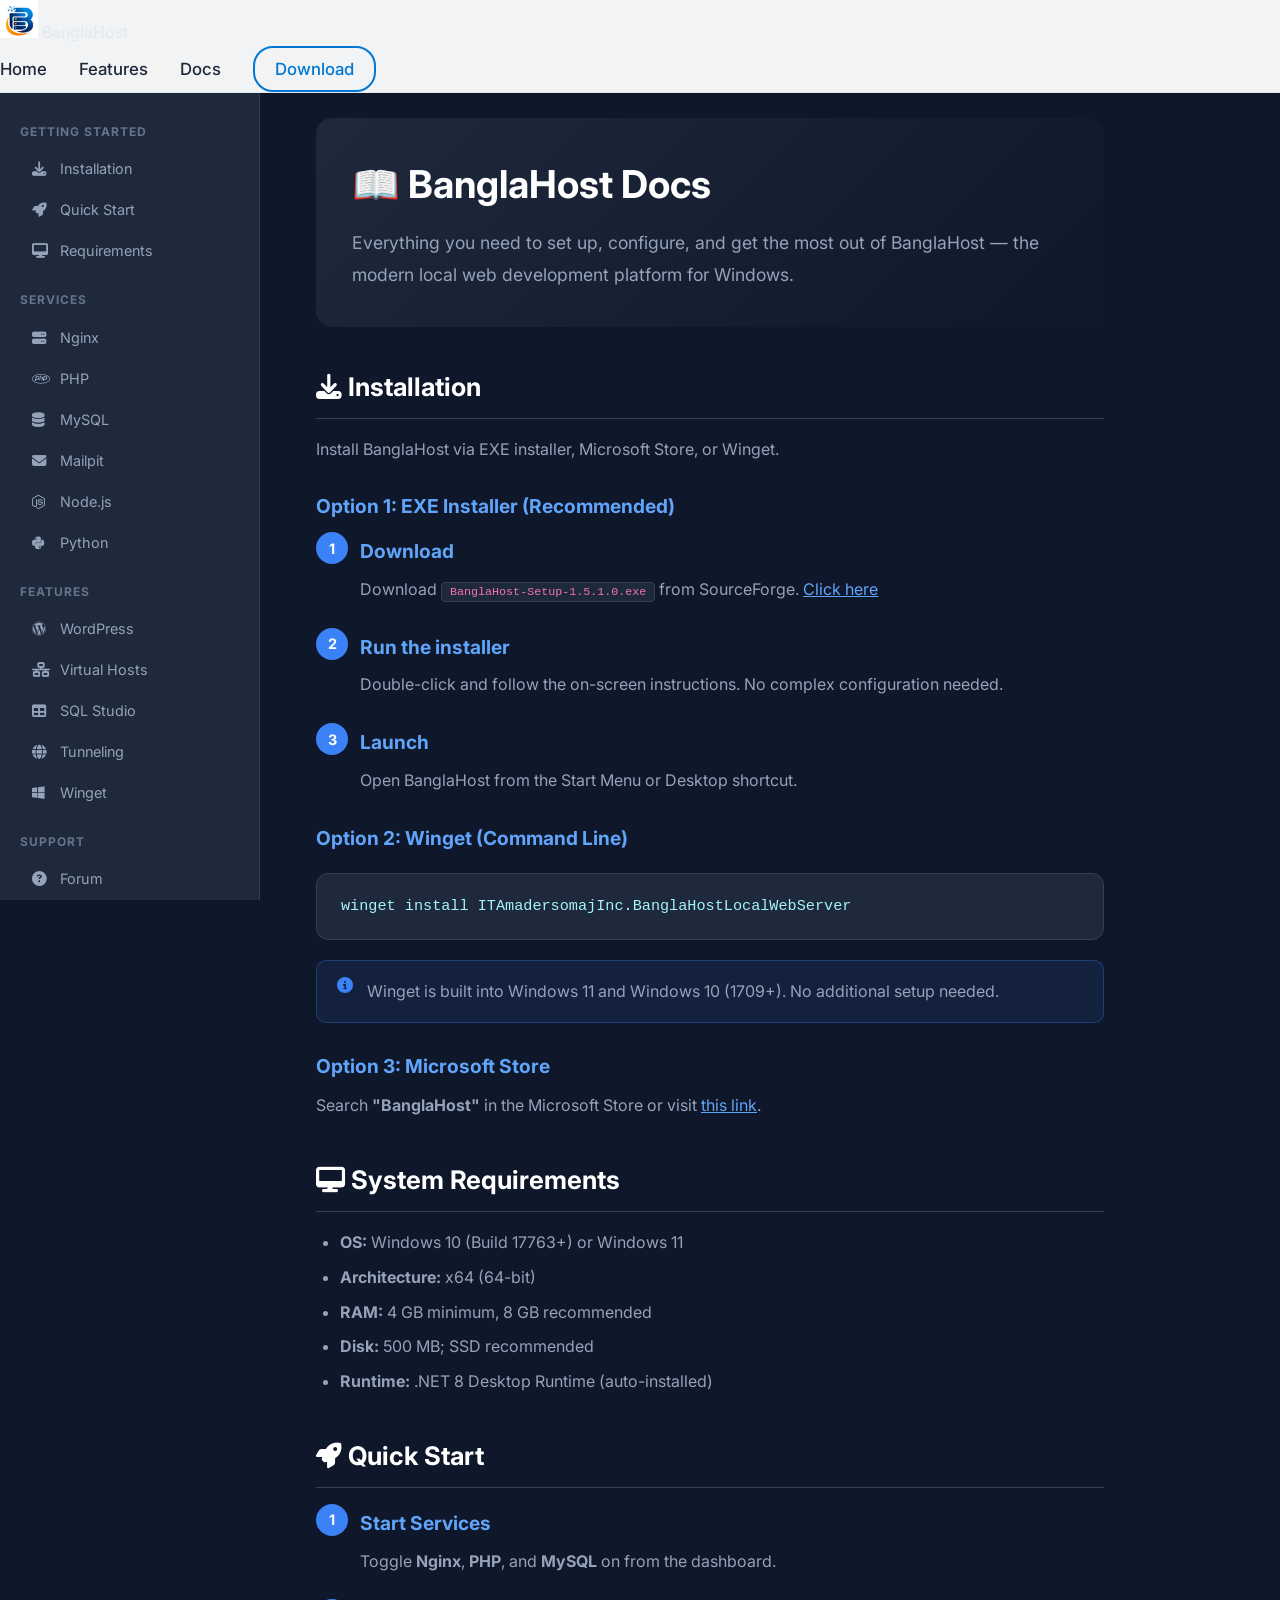
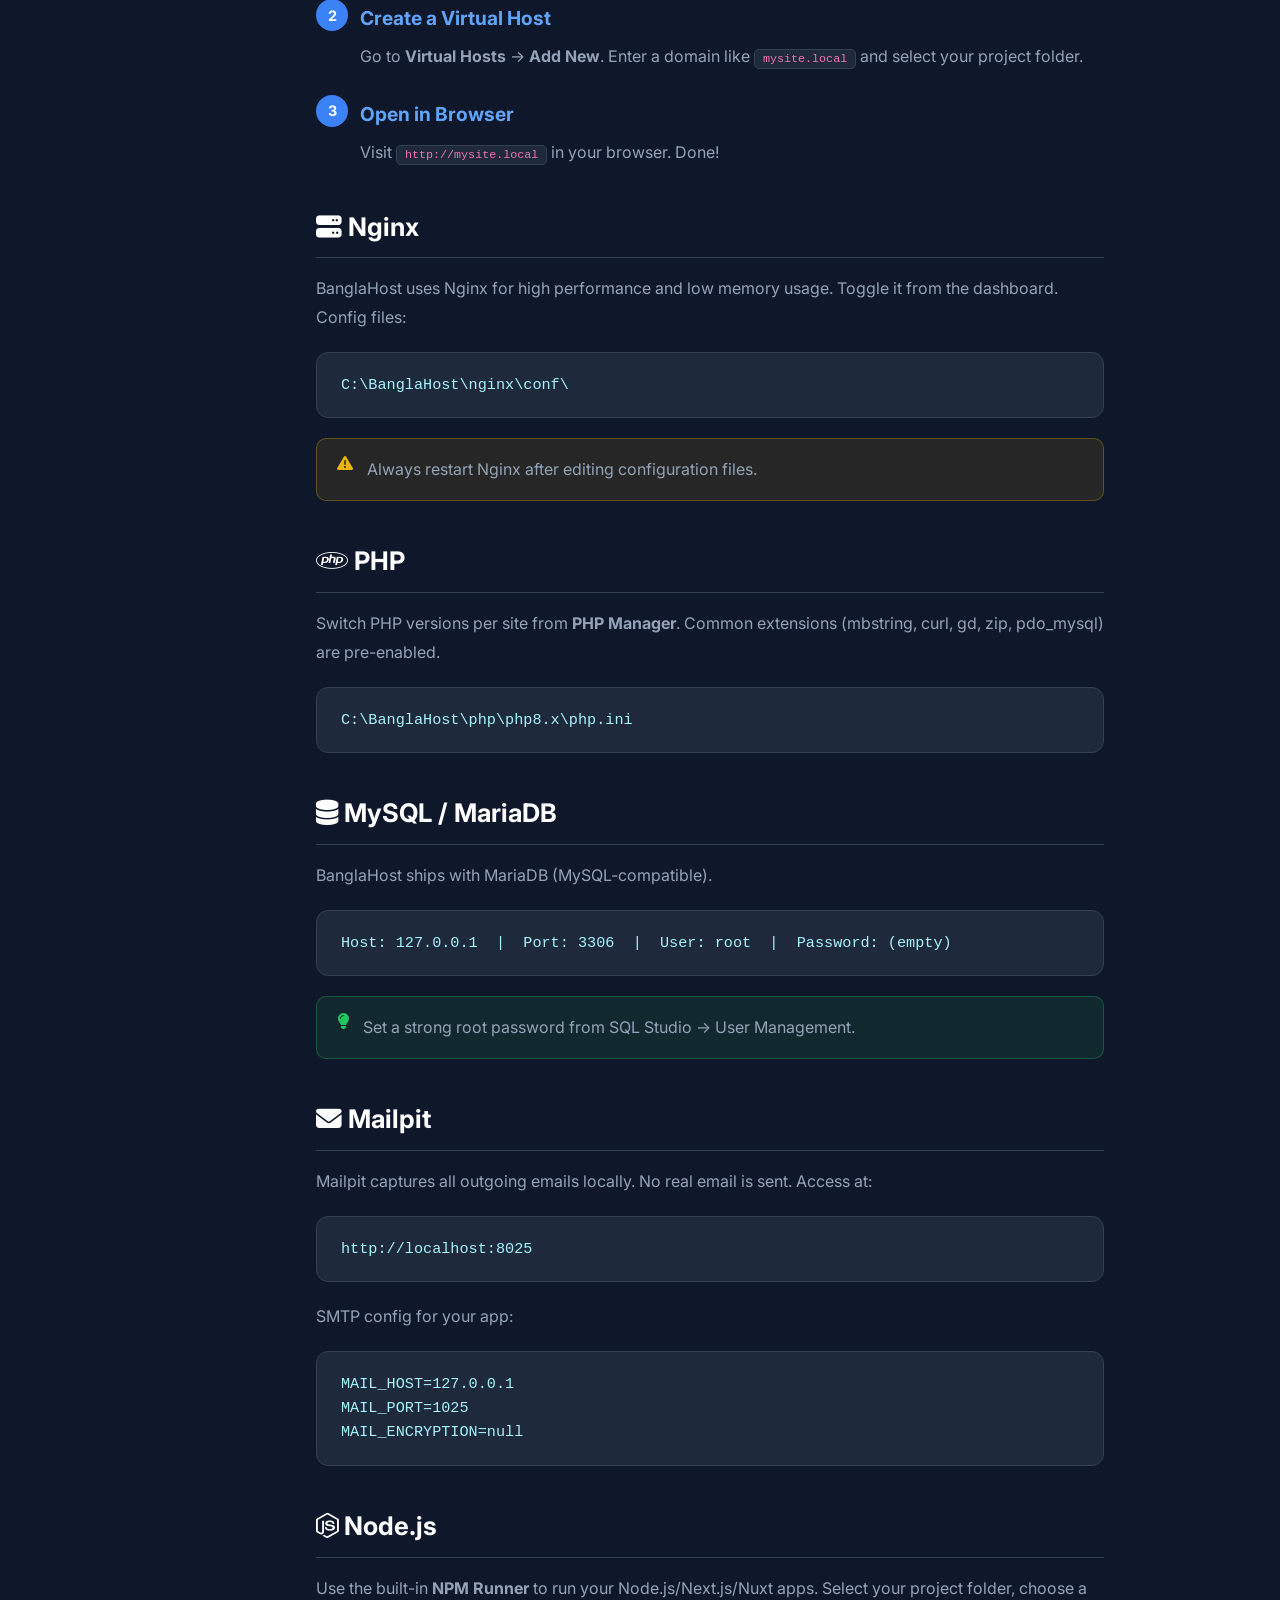
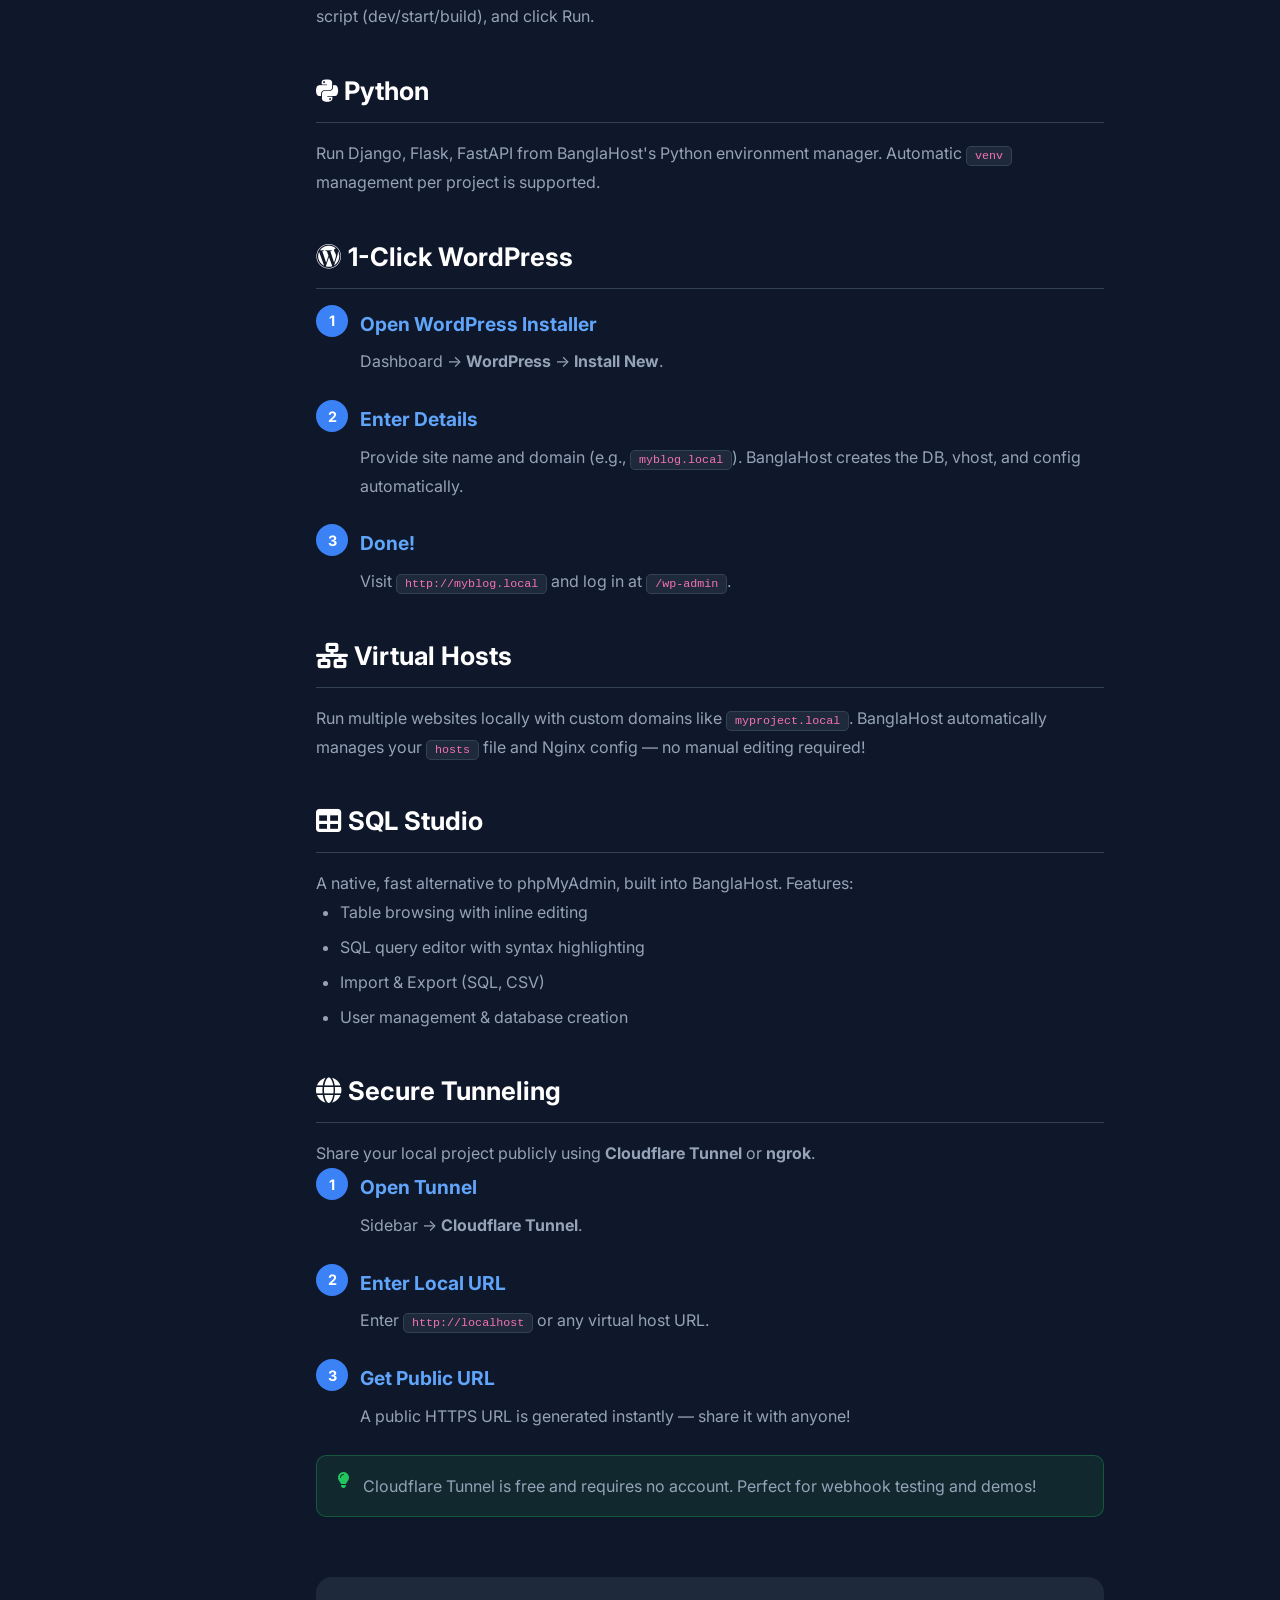
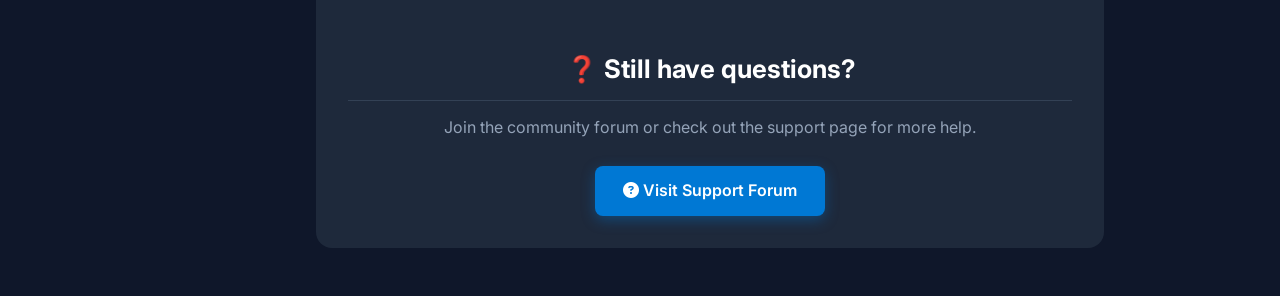
==== docs.html @ b9ad3c6e "Add Docs page, Community section, Google Analytics, footer quick links" ====
﻿<!DOCTYPE html>
<html lang="en">
<head>
    <meta charset="UTF-8">
    <meta name="viewport" content="width=device-width, initial-scale=1.0">
    <title>Documentation - BanglaHost</title>
    <meta name="description" content="Official documentation for BanglaHost - the modern local web development platform for Windows.">
    <link rel="stylesheet" href="style.css">
    <link rel="stylesheet" href="https://cdnjs.cloudflare.com/ajax/libs/font-awesome/6.4.0/css/all.min.css">
    <link href="https://fonts.googleapis.com/css2?family=Inter:wght@400;500;600;700;800&display=swap" rel="stylesheet">
    <style>
        body{font-family:'Inter',sans-serif;background:#0f172a;color:#e2e8f0;}
        .docs-layout{display:flex;min-height:100vh;padding-top:70px;}
        .docs-sidebar{width:260px;min-width:220px;background:#1e293b;padding:32px 20px;position:sticky;top:70px;height:calc(100vh - 70px);overflow-y:auto;border-right:1px solid #334155;}
        .docs-sidebar h3{font-size:0.75rem;text-transform:uppercase;letter-spacing:1px;color:#64748b;margin:20px 0 8px;}
        .docs-sidebar a{display:block;padding:8px 12px;color:#94a3b8;text-decoration:none;border-radius:8px;font-size:0.9rem;margin-bottom:2px;transition:all 0.2s;}
        .docs-sidebar a:hover,.docs-sidebar a.active{background:#3b82f6;color:white;}
        .docs-sidebar a i{width:18px;margin-right:6px;}
        .docs-content{flex:1;padding:48px 56px;max-width:900px;}
        .docs-content h1{font-size:2.4rem;margin-bottom:12px;color:white;}
        .docs-content h2{font-size:1.6rem;margin:40px 0 16px;color:white;border-bottom:1px solid #334155;padding-bottom:10px;}
        .docs-content h3{font-size:1.2rem;margin:28px 0 10px;color:#60a5fa;}
        .docs-content p,.docs-content li{line-height:1.8;color:#94a3b8;}
        .docs-content ul,.docs-content ol{padding-left:24px;margin-bottom:20px;}
        .docs-content li{margin-bottom:6px;}
        .docs-content code{background:#1e293b;border:1px solid #334155;padding:2px 8px;border-radius:5px;font-family:monospace;color:#f472b6;font-size:0.9em;}
        .docs-content pre{background:#1e293b;border:1px solid #334155;border-radius:12px;padding:20px 24px;overflow-x:auto;margin:20px 0;}
        .docs-content pre code{background:none;border:none;color:#a5f3fc;padding:0;font-size:0.95rem;}
        .alert-box{border-radius:10px;padding:16px 20px;margin:20px 0;display:flex;gap:14px;align-items:flex-start;}
        .alert-box.tip{background:rgba(34,197,94,0.1);border:1px solid rgba(34,197,94,0.3);}
        .alert-box.info{background:rgba(59,130,246,0.1);border:1px solid rgba(59,130,246,0.3);}
        .alert-box.warn{background:rgba(234,179,8,0.1);border:1px solid rgba(234,179,8,0.3);}
        .alert-box.tip i{color:#22c55e;}
        .alert-box.info i{color:#3b82f6;}
        .alert-box.warn i{color:#eab308;}
        .step-badge{display:inline-flex;align-items:center;justify-content:center;width:32px;height:32px;background:#3b82f6;color:white;border-radius:50%;font-weight:700;font-size:0.9rem;flex-shrink:0;}
        .step-item{display:flex;align-items:flex-start;gap:12px;margin-bottom:24px;}
        .step-item .step-body h3{margin:4px 0 8px;}
        .doc-hero{background:linear-gradient(135deg,#1e293b,#0f172a);border-radius:16px;padding:36px;margin-bottom:40px;}
        .doc-hero p{font-size:1.1rem;color:#94a3b8;margin:10px 0 0;}
        @media(max-width:768px){.docs-layout{flex-direction:column;}.docs-sidebar{width:100%;height:auto;position:relative;top:0;}.docs-content{padding:24px 20px;}}
    </style>
</head>
<body>
<nav class="navbar">
    <div class="nav-container">
        <div class="nav-brand">
            <img src="assets/images/banglaHost.png" alt="BanglaHost Logo" class="site-logo">
            <span class="brand-name">BanglaHost</span>
        </div>
        <ul class="nav-links">
            <li><a href="index.html">Home</a></li>
            <li><a href="index.html#features">Features</a></li>
            <li><a href="docs.html">Docs</a></li>
            <li><a href="index.html#download" class="btn-primary-outline">Download</a></li>
        </ul>
    </div>
</nav>
<div class="docs-layout">
<aside class="docs-sidebar">
    <h3>Getting Started</h3>
    <a href="#installation"><i class="fa-solid fa-download"></i> Installation</a>
    <a href="#quick-start"><i class="fa-solid fa-rocket"></i> Quick Start</a>
    <a href="#requirements"><i class="fa-solid fa-desktop"></i> Requirements</a>
    <h3>Services</h3>
    <a href="#nginx"><i class="fa-solid fa-server"></i> Nginx</a>
    <a href="#php"><i class="fa-brands fa-php"></i> PHP</a>
    <a href="#mysql"><i class="fa-solid fa-database"></i> MySQL</a>
    <a href="#mailpit"><i class="fa-solid fa-envelope"></i> Mailpit</a>
    <a href="#nodejs"><i class="fa-brands fa-node-js"></i> Node.js</a>
    <a href="#python"><i class="fa-brands fa-python"></i> Python</a>
    <h3>Features</h3>
    <a href="#wordpress"><i class="fa-brands fa-wordpress"></i> WordPress</a>
    <a href="#vhosts"><i class="fa-solid fa-network-wired"></i> Virtual Hosts</a>
    <a href="#sql-studio"><i class="fa-solid fa-table"></i> SQL Studio</a>
    <a href="#tunneling"><i class="fa-solid fa-globe"></i> Tunneling</a>
    <a href="#winget"><i class="fa-brands fa-windows"></i> Winget</a>
    <h3>Support</h3>
    <a href="https://sourceforge.net/projects/banglahost-local-web-server/support" target="_blank"><i class="fa-solid fa-circle-question"></i> Forum</a>
    <a href="index.html#community"><i class="fa-solid fa-users"></i> Community</a>
</aside>
<main class="docs-content">
    <div class="doc-hero">
        <h1>📖 BanglaHost Docs</h1>
        <p>Everything you need to set up, configure, and get the most out of BanglaHost — the modern local web development platform for Windows.</p>
    </div>

    <section id="installation">
        <h2><i class="fa-solid fa-download"></i> Installation</h2>
        <p>Install BanglaHost via EXE installer, Microsoft Store, or Winget.</p>
        <h3>Option 1: EXE Installer (Recommended)</h3>
        <div class="step-item"><div class="step-badge">1</div><div class="step-body"><h3>Download</h3><p>Download <code>BanglaHost-Setup-1.5.1.0.exe</code> from SourceForge. <a href="https://sourceforge.net/projects/banglahost-local-web-server/files/BanglaHost-Setup-1.5.1.0.exe/download" target="_blank" style="color:#60a5fa;">Click here</a></p></div></div>
        <div class="step-item"><div class="step-badge">2</div><div class="step-body"><h3>Run the installer</h3><p>Double-click and follow the on-screen instructions. No complex configuration needed.</p></div></div>
        <div class="step-item"><div class="step-badge">3</div><div class="step-body"><h3>Launch</h3><p>Open BanglaHost from the Start Menu or Desktop shortcut.</p></div></div>

        <h3 id="winget">Option 2: Winget (Command Line)</h3>
        <pre><code>winget install ITAmadersomajInc.BanglaHostLocalWebServer</code></pre>
        <div class="alert-box info"><i class="fa-solid fa-circle-info"></i><p>Winget is built into Windows 11 and Windows 10 (1709+). No additional setup needed.</p></div>

        <h3>Option 3: Microsoft Store</h3>
        <p>Search <strong>"BanglaHost"</strong> in the Microsoft Store or visit <a href="https://apps.microsoft.com/store/detail/9MWFKR8D8318" target="_blank" style="color:#60a5fa;">this link</a>.</p>
    </section>

    <section id="requirements">
        <h2><i class="fa-solid fa-desktop"></i> System Requirements</h2>
        <ul>
            <li><strong>OS:</strong> Windows 10 (Build 17763+) or Windows 11</li>
            <li><strong>Architecture:</strong> x64 (64-bit)</li>
            <li><strong>RAM:</strong> 4 GB minimum, 8 GB recommended</li>
            <li><strong>Disk:</strong> 500 MB; SSD recommended</li>
            <li><strong>Runtime:</strong> .NET 8 Desktop Runtime (auto-installed)</li>
        </ul>
    </section>

    <section id="quick-start">
        <h2><i class="fa-solid fa-rocket"></i> Quick Start</h2>
        <div class="step-item"><div class="step-badge">1</div><div class="step-body"><h3>Start Services</h3><p>Toggle <strong>Nginx</strong>, <strong>PHP</strong>, and <strong>MySQL</strong> on from the dashboard.</p></div></div>
        <div class="step-item"><div class="step-badge">2</div><div class="step-body"><h3>Create a Virtual Host</h3><p>Go to <strong>Virtual Hosts</strong> → <strong>Add New</strong>. Enter a domain like <code>mysite.local</code> and select your project folder.</p></div></div>
        <div class="step-item"><div class="step-badge">3</div><div class="step-body"><h3>Open in Browser</h3><p>Visit <code>http://mysite.local</code> in your browser. Done!</p></div></div>
    </section>

    <section id="nginx">
        <h2><i class="fa-solid fa-server"></i> Nginx</h2>
        <p>BanglaHost uses Nginx for high performance and low memory usage. Toggle it from the dashboard. Config files:</p>
        <pre><code>C:\BanglaHost\nginx\conf\</code></pre>
        <div class="alert-box warn"><i class="fa-solid fa-triangle-exclamation"></i><p>Always restart Nginx after editing configuration files.</p></div>
    </section>

    <section id="php">
        <h2><i class="fa-brands fa-php"></i> PHP</h2>
        <p>Switch PHP versions per site from <strong>PHP Manager</strong>. Common extensions (mbstring, curl, gd, zip, pdo_mysql) are pre-enabled.</p>
        <pre><code>C:\BanglaHost\php\php8.x\php.ini</code></pre>
    </section>

    <section id="mysql">
        <h2><i class="fa-solid fa-database"></i> MySQL / MariaDB</h2>
        <p>BanglaHost ships with MariaDB (MySQL-compatible).</p>
        <pre><code>Host: 127.0.0.1  |  Port: 3306  |  User: root  |  Password: (empty)</code></pre>
        <div class="alert-box tip"><i class="fa-solid fa-lightbulb"></i><p>Set a strong root password from SQL Studio → User Management.</p></div>
    </section>

    <section id="mailpit">
        <h2><i class="fa-solid fa-envelope"></i> Mailpit</h2>
        <p>Mailpit captures all outgoing emails locally. No real email is sent. Access at:</p>
        <pre><code>http://localhost:8025</code></pre>
        <p>SMTP config for your app:</p>
        <pre><code>MAIL_HOST=127.0.0.1
MAIL_PORT=1025
MAIL_ENCRYPTION=null</code></pre>
    </section>

    <section id="nodejs">
        <h2><i class="fa-brands fa-node-js"></i> Node.js</h2>
        <p>Use the built-in <strong>NPM Runner</strong> to run your Node.js/Next.js/Nuxt apps. Select your project folder, choose a script (dev/start/build), and click Run.</p>
    </section>

    <section id="python">
        <h2><i class="fa-brands fa-python"></i> Python</h2>
        <p>Run Django, Flask, FastAPI from BanglaHost's Python environment manager. Automatic <code>venv</code> management per project is supported.</p>
    </section>

    <section id="wordpress">
        <h2><i class="fa-brands fa-wordpress"></i> 1-Click WordPress</h2>
        <div class="step-item"><div class="step-badge">1</div><div class="step-body"><h3>Open WordPress Installer</h3><p>Dashboard → <strong>WordPress</strong> → <strong>Install New</strong>.</p></div></div>
        <div class="step-item"><div class="step-badge">2</div><div class="step-body"><h3>Enter Details</h3><p>Provide site name and domain (e.g., <code>myblog.local</code>). BanglaHost creates the DB, vhost, and config automatically.</p></div></div>
        <div class="step-item"><div class="step-badge">3</div><div class="step-body"><h3>Done!</h3><p>Visit <code>http://myblog.local</code> and log in at <code>/wp-admin</code>.</p></div></div>
    </section>

    <section id="vhosts">
        <h2><i class="fa-solid fa-network-wired"></i> Virtual Hosts</h2>
        <p>Run multiple websites locally with custom domains like <code>myproject.local</code>. BanglaHost automatically manages your <code>hosts</code> file and Nginx config — no manual editing required!</p>
    </section>

    <section id="sql-studio">
        <h2><i class="fa-solid fa-table"></i> SQL Studio</h2>
        <p>A native, fast alternative to phpMyAdmin, built into BanglaHost. Features:</p>
        <ul>
            <li>Table browsing with inline editing</li>
            <li>SQL query editor with syntax highlighting</li>
            <li>Import &amp; Export (SQL, CSV)</li>
            <li>User management &amp; database creation</li>
        </ul>
    </section>

    <section id="tunneling">
        <h2><i class="fa-solid fa-globe"></i> Secure Tunneling</h2>
        <p>Share your local project publicly using <strong>Cloudflare Tunnel</strong> or <strong>ngrok</strong>.</p>
        <div class="step-item"><div class="step-badge">1</div><div class="step-body"><h3>Open Tunnel</h3><p>Sidebar → <strong>Cloudflare Tunnel</strong>.</p></div></div>
        <div class="step-item"><div class="step-badge">2</div><div class="step-body"><h3>Enter Local URL</h3><p>Enter <code>http://localhost</code> or any virtual host URL.</p></div></div>
        <div class="step-item"><div class="step-badge">3</div><div class="step-body"><h3>Get Public URL</h3><p>A public HTTPS URL is generated instantly — share it with anyone!</p></div></div>
        <div class="alert-box tip"><i class="fa-solid fa-lightbulb"></i><p>Cloudflare Tunnel is free and requires no account. Perfect for webhook testing and demos!</p></div>
    </section>

    <div style="margin-top:60px;padding:32px;background:#1e293b;border-radius:16px;text-align:center;">
        <h2 style="color:white;font-size:1.6rem;margin-bottom:12px;">❓ Still have questions?</h2>
        <p style="color:#94a3b8;margin-bottom:24px;">Join the community forum or check out the support page for more help.</p>
        <a href="https://sourceforge.net/projects/banglahost-local-web-server/support" target="_blank" class="btn-primary" style="display:inline-block;padding:12px 28px;text-decoration:none;"><i class="fa-solid fa-circle-question"></i> Visit Support Forum</a>
    </div>
</main>
</div>
<script src="script.js"></script>
</body>
</html>
---- style.css ----
:root {
    --primary-color: #0078D4; /* Windows blue */
    --primary-hover: #005a9e;
    --primary-light: #e5f1fb;
    --secondary-color: #ffffff;
    --bg-color: #f8fafc;
    --bg-secondary: #ffffff;
    --text-color: #1e293b;
    --text-muted: #64748b;
    --card-bg: #ffffff;
    --border-color: #e2e8f0;
    --nav-bg: rgba(255, 255, 255, 0.95);
    
    --shadow-sm: 0 1px 2px 0 rgba(0, 0, 0, 0.05);
    --shadow-md: 0 4px 6px -1px rgba(0, 0, 0, 0.1), 0 2px 4px -1px rgba(0, 0, 0, 0.06);
    --shadow-lg: 0 10px 15px -3px rgba(0, 0, 0, 0.1), 0 4px 6px -2px rgba(0, 0, 0, 0.05);
    --shadow-xl: 0 20px 25px -5px rgba(0, 0, 0, 0.1), 0 10px 10px -5px rgba(0, 0, 0, 0.04);
}

@media (prefers-color-scheme: dark) {
    :root {
        --bg-color: #0f172a;
        --bg-secondary: #1e293b;
        --text-color: #f1f5f9;
        --text-muted: #94a3b8;
        --card-bg: #1e293b;
        --border-color: #334155;
        --nav-bg: rgba(15, 23, 42, 0.95);
        --primary-light: rgba(0, 120, 212, 0.2);
    }
}

* {
    margin: 0;
    padding: 0;
    box-sizing: border-box;
}

body {
    background-color: var(--bg-color);
    color: var(--text-color);
    line-height: 1.6;
    font-family: 'Hind Siliguri', 'Inter', sans-serif;
    overflow-x: hidden;
}

.container {
    max-width: 1280px;
    margin: 0 auto;
    padding: 0 24px;
}

.relative { position: relative; }
.z-10 { z-index: 10; }

/* Navbar */
.navbar {
    position: fixed;
    top: 0;
    left: 0;
    right: 0;
    background-color: var(--nav-bg);
    backdrop-filter: blur(12px);
    z-index: 1000;
    border-bottom: 1px solid var(--border-color);
    box-shadow: var(--shadow-sm);
}

.nav-content {
    display: flex;
    justify-content: space-between;
    align-items: center;
    height: 76px;
}

.logo {
    font-size: 1.5rem;
    font-weight: 700;
    color: var(--text-color);
    text-decoration: none;
    display: flex;
    align-items: center;
    gap: 12px;
    font-family: 'Inter', sans-serif;
}

.site-logo {
    height: 38px;
    width: auto;
    object-fit: contain;
}

.nav-links {
    display: flex;
    list-style: none;
    gap: 32px;
    align-items: center;
}

.nav-links a {
    text-decoration: none;
    color: var(--text-color);
    font-weight: 500;
    font-size: 1.05rem;
    transition: color 0.2s;
}

.nav-links a:hover {
    color: var(--primary-color);
}

/* Buttons */
.btn-primary, .btn-secondary, .btn-primary-outline {
    display: inline-flex;
    align-items: center;
    gap: 10px;
    padding: 12px 24px;
    border-radius: 8px;
    font-weight: 600;
    text-decoration: none;
    transition: all 0.3s ease;
    font-family: 'Inter', sans-serif;
}

.btn-primary {
    background-color: var(--primary-color);
    color: white;
    border: none;
    box-shadow: 0 4px 14px 0 rgba(0, 120, 212, 0.39);
}

.btn-primary:hover {
    background-color: var(--primary-hover);
    transform: translateY(-2px);
    box-shadow: 0 6px 20px rgba(0, 120, 212, 0.23);
    color: white;
}

.btn-large {
    padding: 16px 32px;
    font-size: 1.1rem;
}

.btn-primary-outline {
    border: 2px solid var(--primary-color);
    color: var(--primary-color) !important;
    padding: 8px 20px;
    border-radius: 20px;
}

.btn-primary-outline:hover {
    background-color: var(--primary-color);
    color: white !important;
}

/* Hero Section */
.hero {
    position: relative;
    padding: 180px 0 100px;
    text-align: center;
    overflow: hidden;
}

.hero-bg {
    position: absolute;
    top: -50%;
    left: 50%;
    transform: translateX(-50%);
    width: 100vw;
    height: 100vw;
    background: radial-gradient(circle, rgba(0, 120, 212, 0.1) 0%, rgba(255, 255, 255, 0) 70%);
    z-index: 0;
    pointer-events: none;
}
@media (prefers-color-scheme: dark) {
    .hero-bg {
        background: radial-gradient(circle, rgba(0, 120, 212, 0.15) 0%, rgba(15, 23, 42, 0) 70%);
    }
}

.badges {
    margin-bottom: 30px;
    display: flex;
    justify-content: center;
    gap: 12px;
    flex-wrap: wrap;
}

.badge {
    background-color: var(--card-bg);
    border: 1px solid var(--border-color);
    padding: 8px 16px;
    border-radius: 30px;
    font-size: 0.9rem;
    font-weight: 600;
    display: flex;
    align-items: center;
    gap: 8px;
    color: var(--text-color);
    box-shadow: var(--shadow-sm);
    font-family: 'Inter', sans-serif;
}

.badge i {
    color: var(--primary-color);
}

.hero h1 {
    font-size: 3.8rem;
    line-height: 1.2;
    margin-bottom: 24px;
    font-weight: 800;
}

.highlight {
    background: linear-gradient(135deg, #0078D4 0%, #00d2ff 100%);
    -webkit-background-clip: text;
    -webkit-text-fill-color: transparent;
    display: inline-block;
}

.hero p {
    font-size: 1.35rem;
    color: var(--text-muted);
    max-width: 850px;
    margin: 0 auto 20px;
}

.hero-subtitle {
    font-size: 1.2rem;
    color: var(--text-color) !important;
    font-weight: 600;
    margin-bottom: 50px !important;
}

.cta-buttons {
    display: flex;
    justify-content: center;
    align-items: center;
    gap: 24px;
    margin-bottom: 80px;
    position: relative;
    z-index: 10;
}

.store-badge-wrapper {
    display: flex;
    align-items: center;
    border-radius: 8px;
    box-shadow: var(--shadow-sm);
    transition: transform 0.3s ease, box-shadow 0.3s ease;
}
.store-badge-wrapper:hover {
    transform: translateY(-2px);
    box-shadow: var(--shadow-md);
}
.bg-white-badge {
    background: #000;
    padding: 0;
}

.browser-mockup {
    background-color: var(--card-bg);
    border-radius: 12px;
    border: 1px solid var(--border-color);
    padding: 10px;
    box-shadow: var(--shadow-xl);
    max-width: 1000px;
    margin: 0 auto;
    position: relative;
    z-index: 10;
}

.browser-mockup img {
    width: 100%;
    border-radius: 6px;
    display: block;
    border: 1px solid var(--border-color);
}

/* Section Common */
.section-title {
    text-align: center;
    margin-bottom: 60px;
}

.sub-title {
    display: inline-block;
    color: var(--primary-color);
    font-weight: 700;
    font-size: 0.95rem;
    text-transform: uppercase;
    letter-spacing: 1.5px;
    margin-bottom: 15px;
    font-family: 'Inter', sans-serif;
}

.section-title h2 {
    font-size: 2.8rem;
    margin-bottom: 20px;
    color: var(--text-color);
}

.section-title p {
    font-size: 1.2rem;
    color: var(--text-muted);
    max-width: 600px;
    margin: 0 auto;
}

/* Quick Start Section */
.quick-start-section {
    padding: 80px 0 100px;
    background-color: var(--bg-color);
}

.steps-container {
    display: flex;
    justify-content: space-between;
    align-items: flex-start;
    position: relative;
    max-width: 1000px;
    margin: 0 auto;
}

.step-card {
    flex: 1;
    text-align: center;
    position: relative;
    z-index: 2;
    background: var(--card-bg);
    padding: 30px 20px;
    border-radius: 16px;
    box-shadow: var(--shadow-sm);
    border: 1px solid var(--border-color);
    transition: transform 0.3s;
}

.step-card:hover {
    transform: translateY(-5px);
    box-shadow: var(--shadow-md);
}

.step-number {
    width: 40px;
    height: 40px;
    background-color: var(--primary-color);
    color: white;
    border-radius: 50%;
    display: flex;
    align-items: center;
    justify-content: center;
    font-size: 1.2rem;
    font-weight: bold;
    position: absolute;
    top: -20px;
    left: 50%;
    transform: translateX(-50%);
    box-shadow: var(--shadow-md);
}

.step-icon {
    font-size: 2.5rem;
    color: var(--primary-color);
    margin: 20px 0 15px;
}

.step-card h3 {
    margin-bottom: 10px;
    font-size: 1.3rem;
}

.step-card p {
    color: var(--text-muted);
    font-size: 1.05rem;
}

.step-connector {
    flex: 0.5;
    height: 2px;
    background-color: var(--border-color);
    margin-top: 80px;
    position: relative;
    z-index: 1;
}
@media (max-width: 768px) {
    .steps-container { flex-direction: column; gap: 40px; }
    .step-connector { display: none; }
    .step-card { width: 100%; }
}

/* System Requirements Section */
.sys-req-section {
    padding: 80px 0;
    background-color: var(--bg-color);
}

.sys-req-card {
    background: linear-gradient(145deg, var(--card-bg) 0%, var(--bg-secondary) 100%);
    border-radius: 20px;
    padding: 50px;
    display: flex;
    align-items: center;
    justify-content: space-between;
    box-shadow: var(--shadow-md);
    border: 1px solid var(--border-color);
    gap: 40px;
}

.sys-req-content {
    flex: 1;
}

.req-list {
    list-style: none;
    display: flex;
    flex-direction: column;
    gap: 15px;
}

.req-list li {
    font-size: 1.1rem;
    padding: 15px;
    background-color: var(--bg-color);
    border-radius: 10px;
    border: 1px solid var(--border-color);
    display: flex;
    align-items: center;
}

.req-list li strong {
    color: var(--primary-color);
    margin-right: 10px;
    width: 150px;
}

.req-list li strong i {
    width: 20px;
    text-align: center;
    margin-right: 8px;
}

.sys-req-icon {
    flex: 0.5;
    display: flex;
    justify-content: center;
    align-items: center;
    font-size: 12rem;
    color: var(--primary-light);
    opacity: 0.8;
}

@media (max-width: 900px) {
    .sys-req-card { flex-direction: column-reverse; padding: 30px; }
    .req-list li { flex-direction: column; align-items: flex-start; gap: 5px; }
    .req-list li strong { width: auto; }
}

/* What's New Section */
.features-highlight {
    padding: 100px 0;
    background-color: var(--bg-secondary);
}

.feature-grid {
    display: grid;
    grid-template-columns: repeat(auto-fit, minmax(320px, 1fr));
    gap: 30px;
}

.feature-card {
    padding: 32px;
    background-color: var(--card-bg);
    border-radius: 16px;
    border: 1px solid var(--border-color);
    transition: all 0.3s ease;
    box-shadow: var(--shadow-sm);
}

.feature-card:hover {
    transform: translateY(-5px);
    box-shadow: var(--shadow-lg);
    border-color: var(--primary-light);
}

.feature-icon {
    width: 60px;
    height: 60px;
    border-radius: 14px;
    display: flex;
    align-items: center;
    justify-content: center;
    font-size: 1.8rem;
    margin-bottom: 24px;
}

/* Icon Colors */
.icon-blue { background: rgba(0, 120, 212, 0.1); color: #0078D4; }
.icon-purple { background: rgba(138, 43, 226, 0.1); color: #8A2BE2; }
.icon-orange { background: rgba(249, 115, 22, 0.1); color: #f97316; }
.icon-green { background: rgba(34, 197, 94, 0.1); color: #22c55e; }
.icon-red { background: rgba(239, 68, 68, 0.1); color: #ef4444; }
.icon-cyan { background: rgba(6, 182, 212, 0.1); color: #06b6d4; }

.feature-card h3 {
    margin-bottom: 16px;
    font-size: 1.3rem;
    color: var(--text-color);
}

.feature-card p {
    color: var(--text-muted);
    font-size: 1.05rem;
}

/* All Features Grouped Section */
.all-features-section {
    padding: 100px 0;
    background-color: var(--bg-color);
}

.feature-groups {
    display: grid;
    grid-template-columns: repeat(auto-fit, minmax(500px, 1fr));
    gap: 40px;
}

.feature-group-card {
    background-color: var(--card-bg);
    border-radius: 16px;
    border: 1px solid var(--border-color);
    padding: 40px;
    box-shadow: var(--shadow-md);
}

.group-header {
    display: flex;
    align-items: center;
    gap: 16px;
    margin-bottom: 30px;
    padding-bottom: 20px;
    border-bottom: 1px solid var(--border-color);
}

.group-header i {
    font-size: 2rem;
    color: var(--primary-color);
    background: var(--primary-light);
    width: 60px;
    height: 60px;
    border-radius: 12px;
    display: flex;
    align-items: center;
    justify-content: center;
}

.group-header h3 {
    font-size: 1.6rem;
}

.group-list {
    list-style: none;
    display: grid;
    grid-template-columns: 1fr;
    gap: 16px;
}

.group-list li {
    display: flex;
    align-items: center;
    gap: 12px;
    font-size: 1.1rem;
    color: var(--text-color);
}

.group-list li i {
    color: #22c55e; /* Green check */
    font-size: 1.2rem;
}

/* Screenshots Gallery */
.screenshots {
    padding: 100px 0;
    background-color: var(--bg-secondary);
}

.gallery-grid {
    display: grid;
    grid-template-columns: repeat(auto-fit, minmax(400px, 1fr));
    gap: 30px;
}

.gallery-item {
    border-radius: 12px;
    overflow: hidden;
    border: 1px solid var(--border-color);
    background-color: var(--card-bg);
    box-shadow: var(--shadow-md);
    transition: transform 0.4s ease, box-shadow 0.4s ease;
}

.gallery-item:hover {
    transform: translateY(-8px) scale(1.01);
    box-shadow: var(--shadow-xl);
}

.gallery-item img {
    width: 100%;
    display: block;
    border-bottom: 1px solid var(--border-color);
}

.gallery-caption {
    padding: 20px;
    text-align: center;
    font-weight: 600;
    font-size: 1.1rem;
    color: var(--text-color);
}

/* A to Z Features Section */
.atoz-section {
    padding: 100px 0;
    background-color: var(--bg-secondary);
    border-top: 1px solid var(--border-color);
}

.atoz-grid {
    display: grid;
    grid-template-columns: repeat(auto-fit, minmax(350px, 1fr));
    gap: 30px;
}

.atoz-category {
    background-color: var(--bg-color);
    border-radius: 12px;
    padding: 30px;
    border: 1px solid var(--border-color);
    box-shadow: var(--shadow-sm);
    transition: transform 0.3s, box-shadow 0.3s;
}

.atoz-category:hover {
    transform: translateY(-4px);
    box-shadow: var(--shadow-md);
    border-color: var(--primary-light);
}

.atoz-category h3 {
    display: flex;
    align-items: center;
    gap: 12px;
    font-size: 1.4rem;
    color: var(--primary-color);
    margin-bottom: 20px;
    padding-bottom: 15px;
    border-bottom: 1px solid var(--border-color);
}

.atoz-category h3 i {
    background-color: var(--primary-light);
    width: 40px;
    height: 40px;
    display: flex;
    align-items: center;
    justify-content: center;
    border-radius: 8px;
    font-size: 1.1rem;
}

.atoz-category ul {
    list-style: none;
    display: flex;
    flex-direction: column;
    gap: 15px;
}

.atoz-category ul li {
    font-size: 1.05rem;
    color: var(--text-muted);
    position: relative;
    padding-left: 20px;
}

.atoz-category ul li::before {
    content: '•';
    color: var(--primary-color);
    position: absolute;
    left: 0;
    top: -2px;
    font-size: 1.2rem;
}

.atoz-category ul li strong {
    color: var(--text-color);
}

/* FAQ Section */
.faq-section {
    padding: 100px 0;
    background-color: var(--bg-color);
}

.faq-container {
    max-width: 800px;
    margin: 0 auto;
    display: flex;
    flex-direction: column;
    gap: 20px;
}

.faq-item {
    background-color: var(--card-bg);
    border: 1px solid var(--border-color);
    border-radius: 12px;
    padding: 24px 30px;
    box-shadow: var(--shadow-sm);
    transition: box-shadow 0.3s;
}

.faq-item:hover {
    box-shadow: var(--shadow-md);
}

.faq-question h3 {
    font-size: 1.3rem;
    color: var(--text-color);
    margin-bottom: 10px;
}

.faq-answer p {
    color: var(--text-muted);
    font-size: 1.1rem;
    line-height: 1.7;
}

/* Download Section */
.download-section {
    position: relative;
    padding: 120px 0;
    text-align: center;
    background: linear-gradient(135deg, #005a9e 0%, #0078D4 100%);
    color: white;
    overflow: hidden;
}

/* Decorative circles */
.download-section::before, .download-section::after {
    content: '';
    position: absolute;
    border-radius: 50%;
    background: rgba(255, 255, 255, 0.1);
}
.download-section::before {
    width: 400px; height: 400px;
    top: -100px; left: -100px;
}
.download-section::after {
    width: 600px; height: 600px;
    bottom: -200px; right: -200px;
}

.download-section h2 {
    font-size: 3rem;
    margin-bottom: 24px;
    color: white;
}

.download-section p {
    font-size: 1.3rem;
    margin-bottom: 50px;
    opacity: 0.95;
    max-width: 700px;
    margin-left: auto;
    margin-right: auto;
}

.download-cta .btn-primary {
    background-color: white;
    color: var(--primary-color);
    box-shadow: 0 10px 25px rgba(0,0,0,0.2);
}
.download-cta .btn-primary:hover {
    background-color: #f8fafc;
    transform: translateY(-3px);
    box-shadow: 0 15px 30px rgba(0,0,0,0.3);
}

/* Community Section */
.community-section {
    background: linear-gradient(135deg, #0f172a 0%, #1e293b 100%);
    color: white;
    padding: 80px 0;
    text-align: center;
}
.community-section h2 {
    font-size: 2.2rem;
    margin-bottom: 15px;
}
.community-section > .container > p {
    font-size: 1.1rem;
    opacity: 0.8;
    margin-bottom: 40px;
}
.community-cards {
    display: grid;
    grid-template-columns: repeat(auto-fit, minmax(260px, 1fr));
    gap: 24px;
    margin-top: 20px;
}
.community-card {
    background: rgba(255,255,255,0.07);
    border: 1px solid rgba(255,255,255,0.12);
    border-radius: 16px;
    padding: 36px 28px;
    text-decoration: none;
    color: white;
    transition: all 0.3s ease;
    display: flex;
    flex-direction: column;
    align-items: center;
    gap: 12px;
}
.community-card:hover {
    background: rgba(255,255,255,0.14);
    transform: translateY(-4px);
    border-color: #3b82f6;
}
.community-card i {
    font-size: 2.5rem;
    color: #60a5fa;
}
.community-card h3 {
    font-size: 1.2rem;
    margin: 0;
}
.community-card p {
    font-size: 0.95rem;
    opacity: 0.75;
    margin: 0;
}

/* Footer */
footer {
    background-color: var(--card-bg);
    padding: 80px 0 30px;
    border-top: 1px solid var(--border-color);
}

.footer-content {
    display: flex;
    justify-content: space-between;
    flex-wrap: wrap;
    gap: 40px;
    margin-bottom: 60px;
}

.footer-brand {
    display: flex;
    align-items: center;
    gap: 12px;
    margin-bottom: 16px;
}

.footer-brand h3 {
    font-size: 1.8rem;
    font-family: 'Inter', sans-serif;
}

.footer-brand .site-logo {
    height: 42px;
}

.footer-logo p {
    color: var(--text-muted);
    font-size: 1.1rem;
}

.footer-links h4 {
    margin-bottom: 20px;
    font-size: 1.2rem;
}

.footer-links p {
    color: var(--text-muted);
    margin-bottom: 8px;
    font-size: 1.05rem;
}

.social-links {
    display: flex;
    gap: 16px;
    margin-top: 20px;
}

.social-links a {
    color: var(--text-muted);
    font-size: 1.5rem;
    transition: color 0.2s, transform 0.2s;
    display: inline-block;
}

.social-links a:hover {
    color: var(--primary-color);
    transform: translateY(-3px);
}

.footer-bottom {
    text-align: center;
    color: var(--text-muted);
    font-size: 1rem;
    padding-top: 30px;
    border-top: 1px solid var(--border-color);
}

/* Animations */
@keyframes pulse {
    0% { transform: scale(1); }
    50% { transform: scale(1.05); }
    100% { transform: scale(1); }
}

.pulse {
    animation: pulse 2s infinite ease-in-out;
}

/* Responsive */
@media (max-width: 1024px) {
    .feature-groups {
        grid-template-columns: 1fr;
    }
    .gallery-grid {
        grid-template-columns: repeat(auto-fit, minmax(350px, 1fr));
    }
}

@media (max-width: 768px) {
    .nav-links { display: none; }
    .hero { padding: 140px 0 60px; }
    .hero h1 { font-size: 2.5rem; }
    .cta-buttons { flex-direction: column; width: 100%; max-width: 300px; margin: 0 auto 50px; }
    .cta-buttons > * { width: 100%; justify-content: center; }
    .store-badge-wrapper { width: 100%; }
    .store-badge-wrapper ms-store-badge { width: 100%; display: block; }
    .section-title h2 { font-size: 2.2rem; }
    .footer-content { flex-direction: column; text-align: center; }
    .footer-logo h3 { justify-content: center; }
    .social-links { justify-content: center; }
    
    .gallery-grid {
        grid-template-columns: 1fr;
    }
}
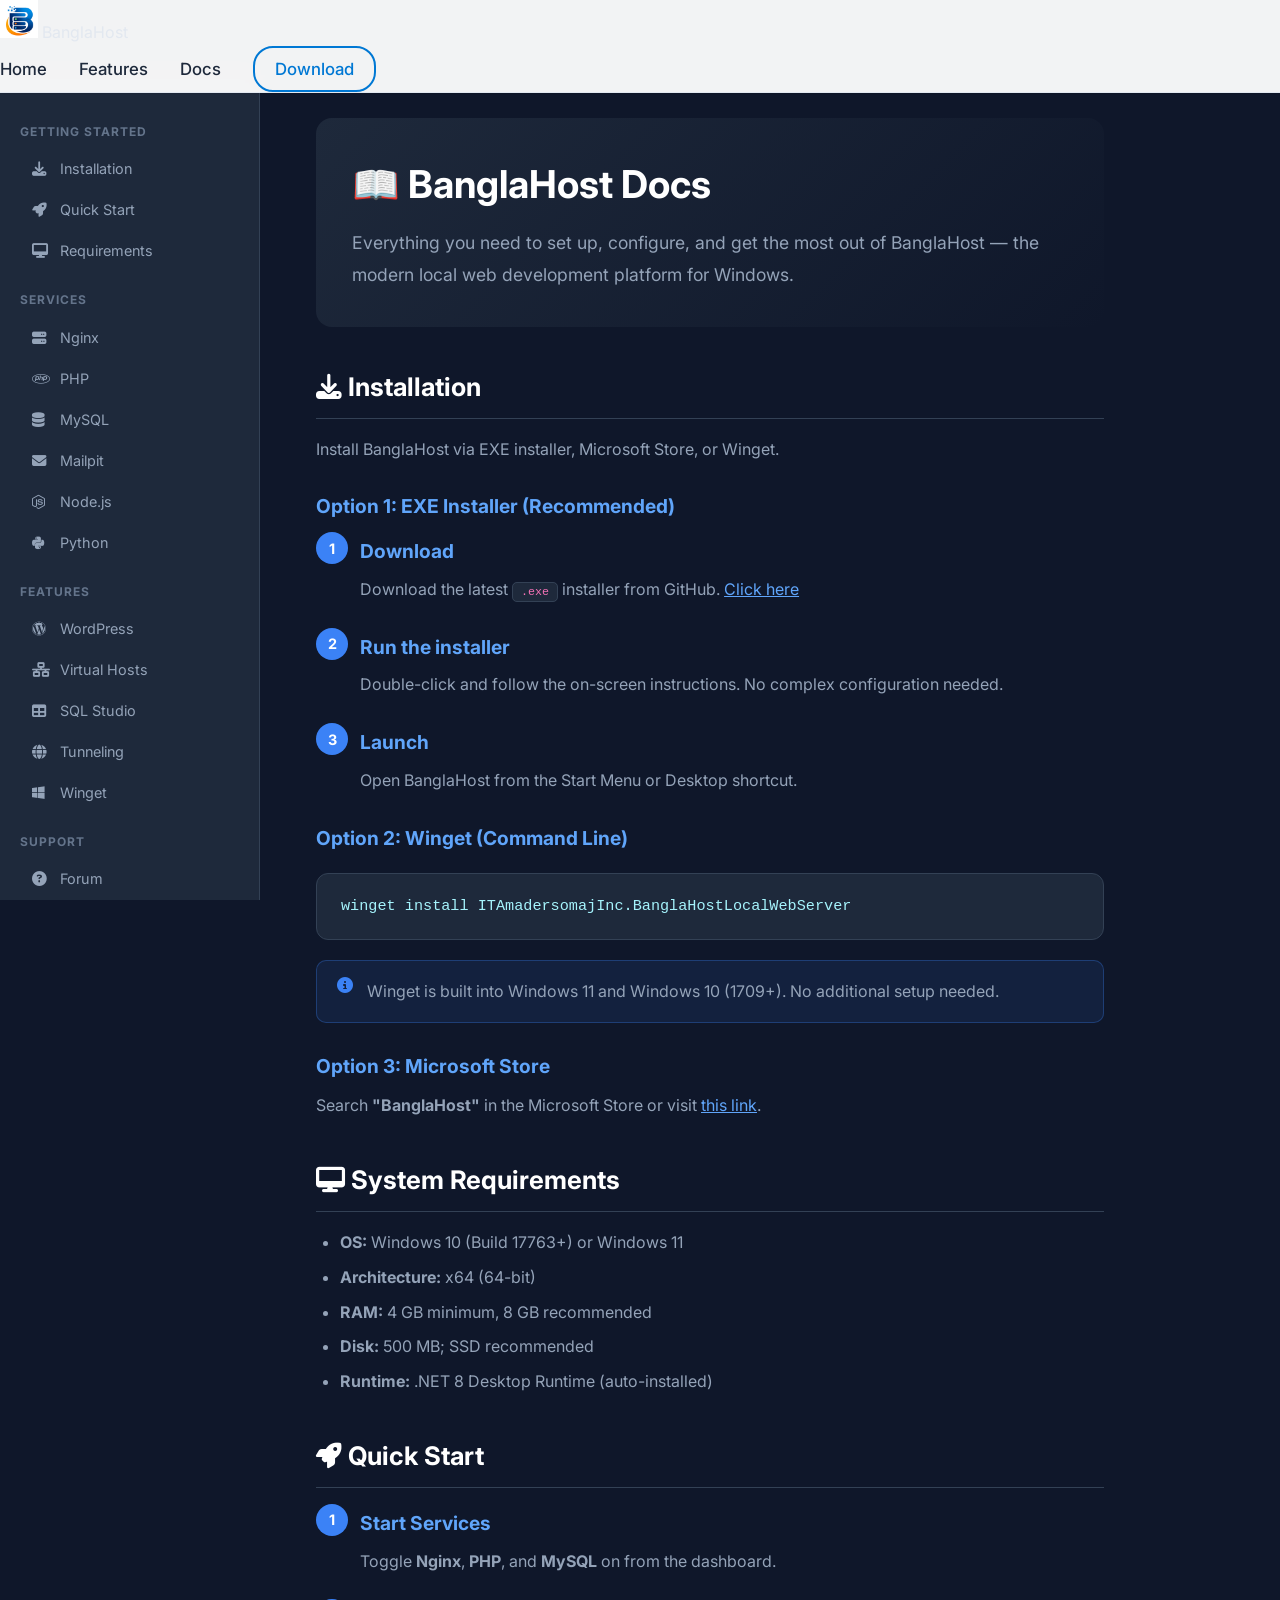
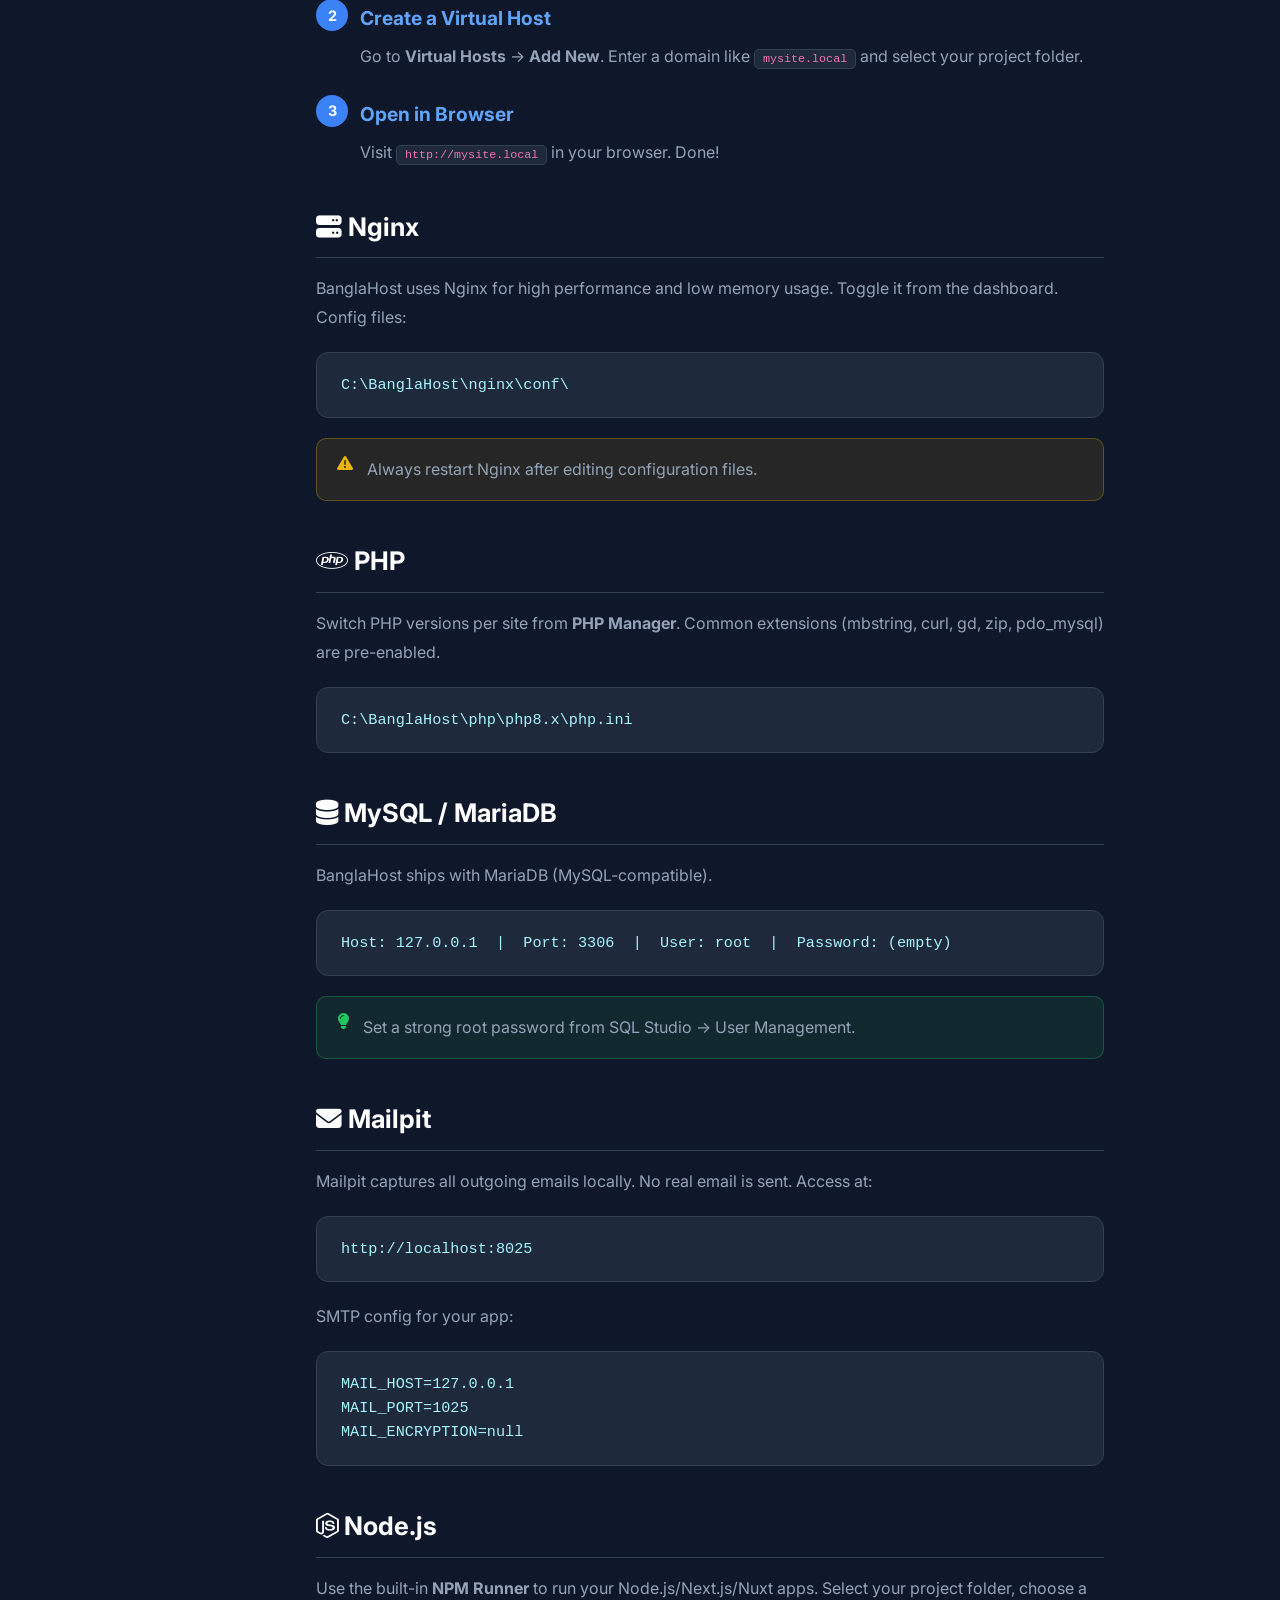
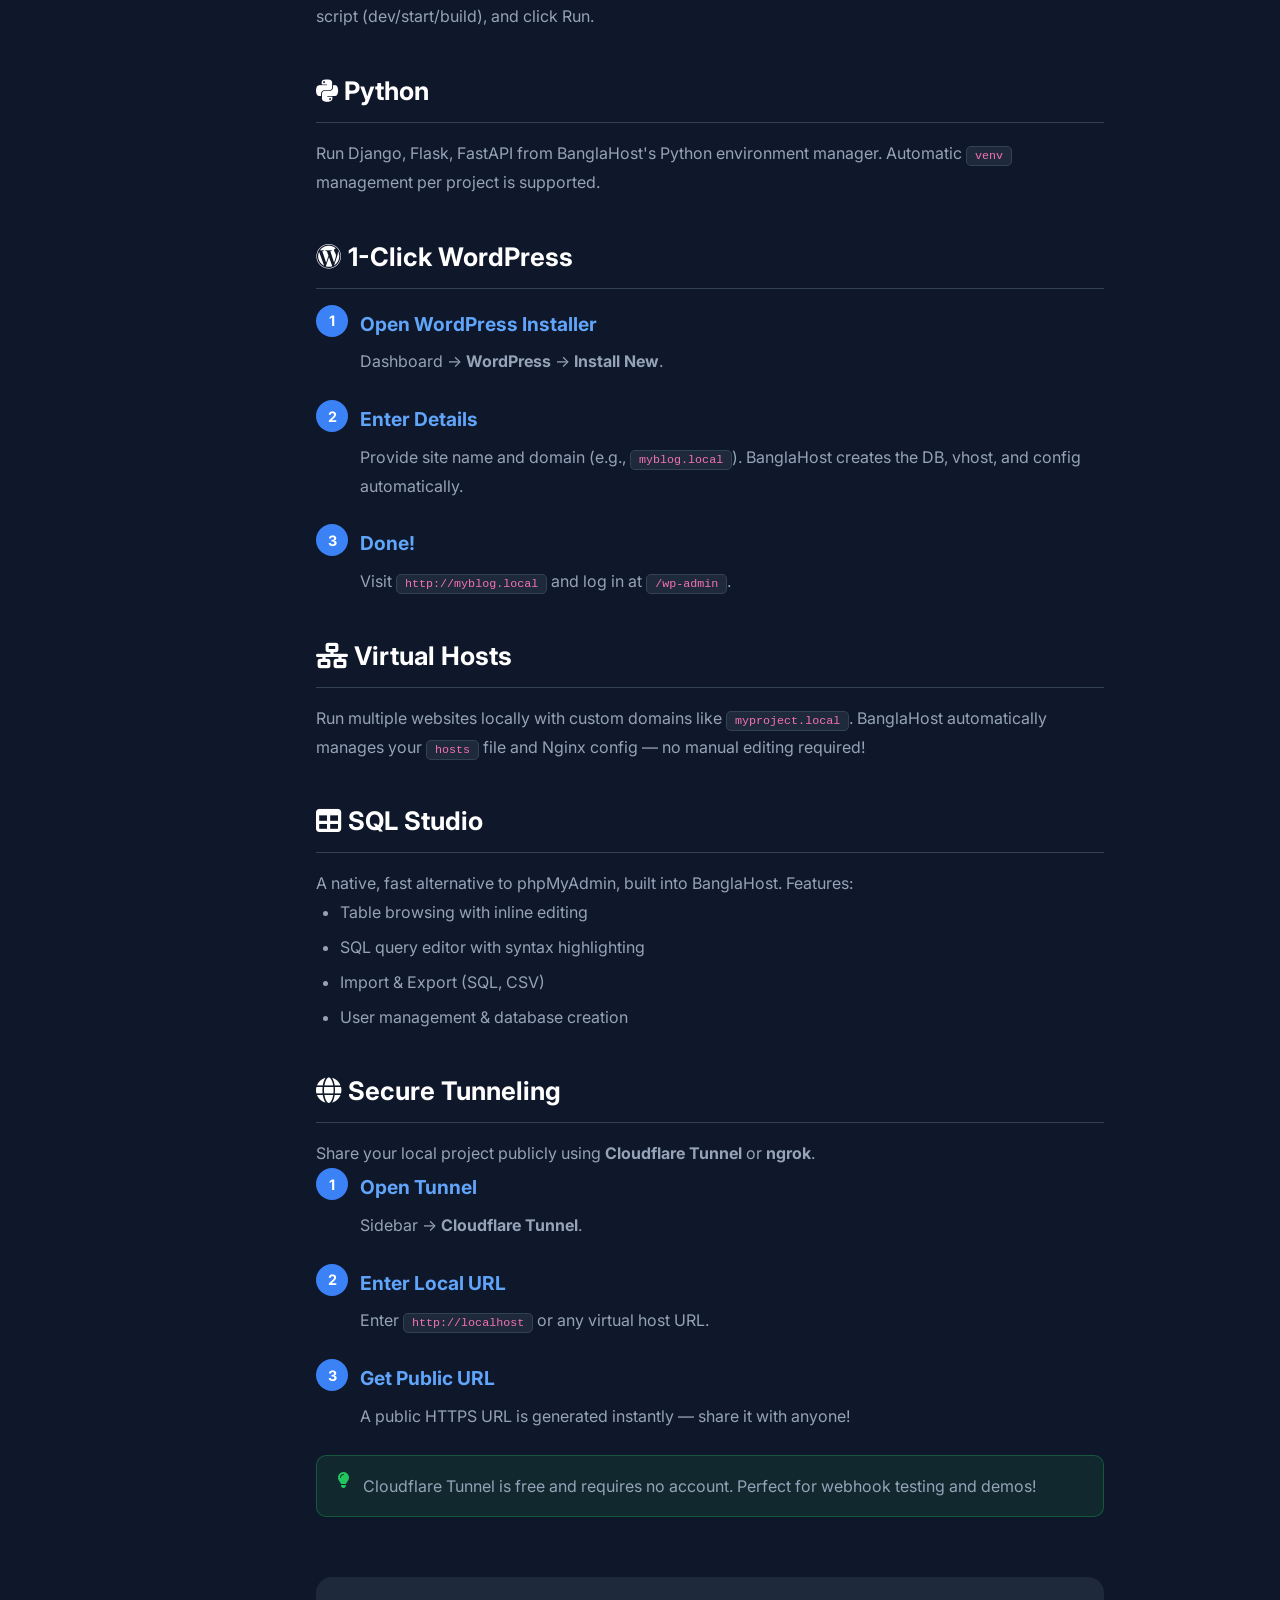
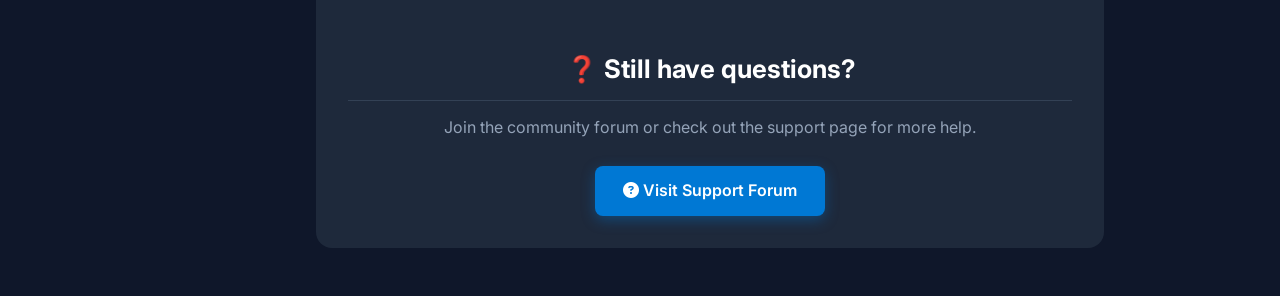
==== commit 370d9a41: "Dynamically fetch the latest installer from GitHub releases" ====
--- a/docs.html
+++ b/docs.html
@@ -40,6 +40,14 @@
         .doc-hero p{font-size:1.1rem;color:#94a3b8;margin:10px 0 0;}
         @media(max-width:768px){.docs-layout{flex-direction:column;}.docs-sidebar{width:100%;height:auto;position:relative;top:0;}.docs-content{padding:24px 20px;}}
     </style>
+    <!-- Google tag (gtag.js) -->
+    <script async src="https://www.googletagmanager.com/gtag/js?id=G-2EQ67R1B54"></script>
+    <script>
+      window.dataLayer = window.dataLayer || [];
+      function gtag(){dataLayer.push(arguments);}
+      gtag('js', new Date());
+      gtag('config', 'G-2EQ67R1B54');
+    </script>
 </head>
 <body>
 <nav class="navbar">
@@ -89,7 +97,7 @@
         <h2><i class="fa-solid fa-download"></i> Installation</h2>
         <p>Install BanglaHost via EXE installer, Microsoft Store, or Winget.</p>
         <h3>Option 1: EXE Installer (Recommended)</h3>
-        <div class="step-item"><div class="step-badge">1</div><div class="step-body"><h3>Download</h3><p>Download <code>BanglaHost-Setup-1.5.1.0.exe</code> from SourceForge. <a href="https://sourceforge.net/projects/banglahost-local-web-server/files/BanglaHost-Setup-1.5.1.0.exe/download" target="_blank" style="color:#60a5fa;">Click here</a></p></div></div>
+        <div class="step-item"><div class="step-badge">1</div><div class="step-body"><h3>Download</h3><p>Download the latest <code>.exe</code> installer from GitHub. <a href="https://github.com/mohammad-sheikh-shahinur-rahman/BanglaHost/releases/latest" class="download-exe-btn" target="_blank" style="color:#60a5fa;">Click here</a></p></div></div>
         <div class="step-item"><div class="step-badge">2</div><div class="step-body"><h3>Run the installer</h3><p>Double-click and follow the on-screen instructions. No complex configuration needed.</p></div></div>
         <div class="step-item"><div class="step-badge">3</div><div class="step-body"><h3>Launch</h3><p>Open BanglaHost from the Start Menu or Desktop shortcut.</p></div></div>
 
@@ -201,3 +209,5 @@
 <script src="script.js"></script>
 </body>
 </html>
+
+
